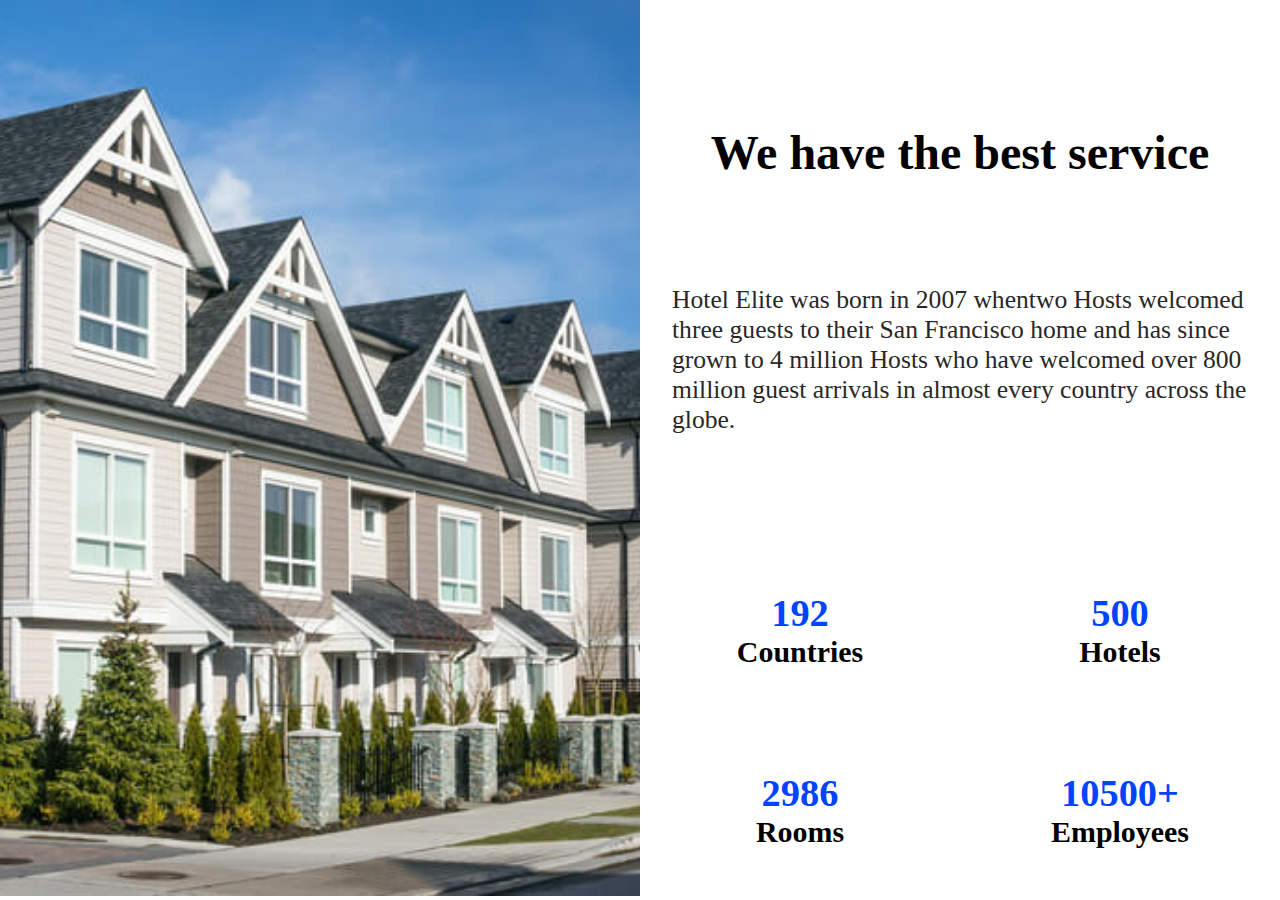
==== Assignments/Assignment-4/4.2/index.html @ 8d6eaa7d "first commit" ====
<!DOCTYPE html>
<html lang="en">

<head>
    <meta charset="UTF-8">
    <meta name="viewport" content="width=device-width, initial-scale=1.0">
    <title>Assignment 4.2</title>
    <link rel="stylesheet" href="style.css">
</head>

<body>
    <div class="main-cont">
        <div class="d1">
            <img src="images/img.jpg">
        </div>
        <div class="d2">
            <div class="d2-1">
                <h1>We have the best service</h1>
            </div>
            <div class="d2-2">
                <p>Hotel Elite was born in 2007 whentwo Hosts welcomed three guests to their San Francisco home and has
                    since grown to 4 million Hosts who have welcomed over 800 million guest arrivals in almost every
                    country across the globe.</p>
            </div>
            <div class="d2-3">
                <div class="d2-3-items d2-3-1"><h2>192</21><h3>Countries</h3></div>
                <div class="d2-3-items d2-3-2"><h2>500</h2><h3>Hotels</h3></div>
                <div class="d2-3-items d2-3-3"><h2>2986</h2><h3>Rooms</h3></div>
                <div class="d2-3-items d2-3-4"><h2>10500+</h2><h3>Employees</h3></div>
            </div>
        </div>
    </div>
</body>

</html>
---- Assignments/Assignment-4/4.2/style.css ----
* {
    margin: 0;
    padding: 0;
    box-sizing: border-box;
}

html,
body {
    height: 100%;
    width: 100%;
}

.main-cont {
    height: 100%;
    width: 100%;
}

.d1 {
    height: 50%;
    width: 100%;
    /* border: 1px solid black; */
}
.d1 img{
    height: 100%;
    width: 100%;
    object-fit: cover;
}

.d2 {
    height: 50%;
    width: 100%;
    /* border: 1px solid black; */
    /* display: flex;
    justify-content: center;
    align-items: center; */
}

.d2-1 {
    height: 20%;
    width: 100%;
    /* border: 1px solid black; */
    display: flex;
    justify-content: center;
    align-items: center;
}

.d2-1 h1 {
    /* padding: .8rem; */
    /* border: 1px solid rgb(255, 0, 0); */
    font-size: clamp(30px, 5vw, 48px);
}

.d2-2 {
    height: 40%;
    width: 100%;
    /* border: 1px solid black; */
    display: flex;
    justify-content: center;
    align-items: center;
}

.d2-2 p {
    margin: 0 5%;
    /* border: 1px solid rgb(255, 0, 0); */
    font-size: clamp(20px, 2vw, 100px);
    color: rgb(40, 40, 40);
}

.d2-3 {
    height: 40%;
    width: 100%;
    /* border: 1px solid black; */
    display: flex;
    flex-wrap: wrap;
}
.d2-3-items{
    height: 50%;
    width: 50%;
    /* border: 1px solid black; */
    display: flex;
    flex-direction: column;
    justify-content: center;
    align-items: center;
    font-size: clamp(16px, 2vw, 40px);
}
.d2-3-items h2{
    color: rgb(0, 68, 255);
}




@media (min-width : 768px) {
    .main-cont {
        display: flex;
    }

    .d1 {
        height: 99.5vh;
        width: 50%;
    }

    .d2 {
        height: 100vh;
        width: 50%;
    }
    .d2-1 {
        align-items: flex-end;
    }
}
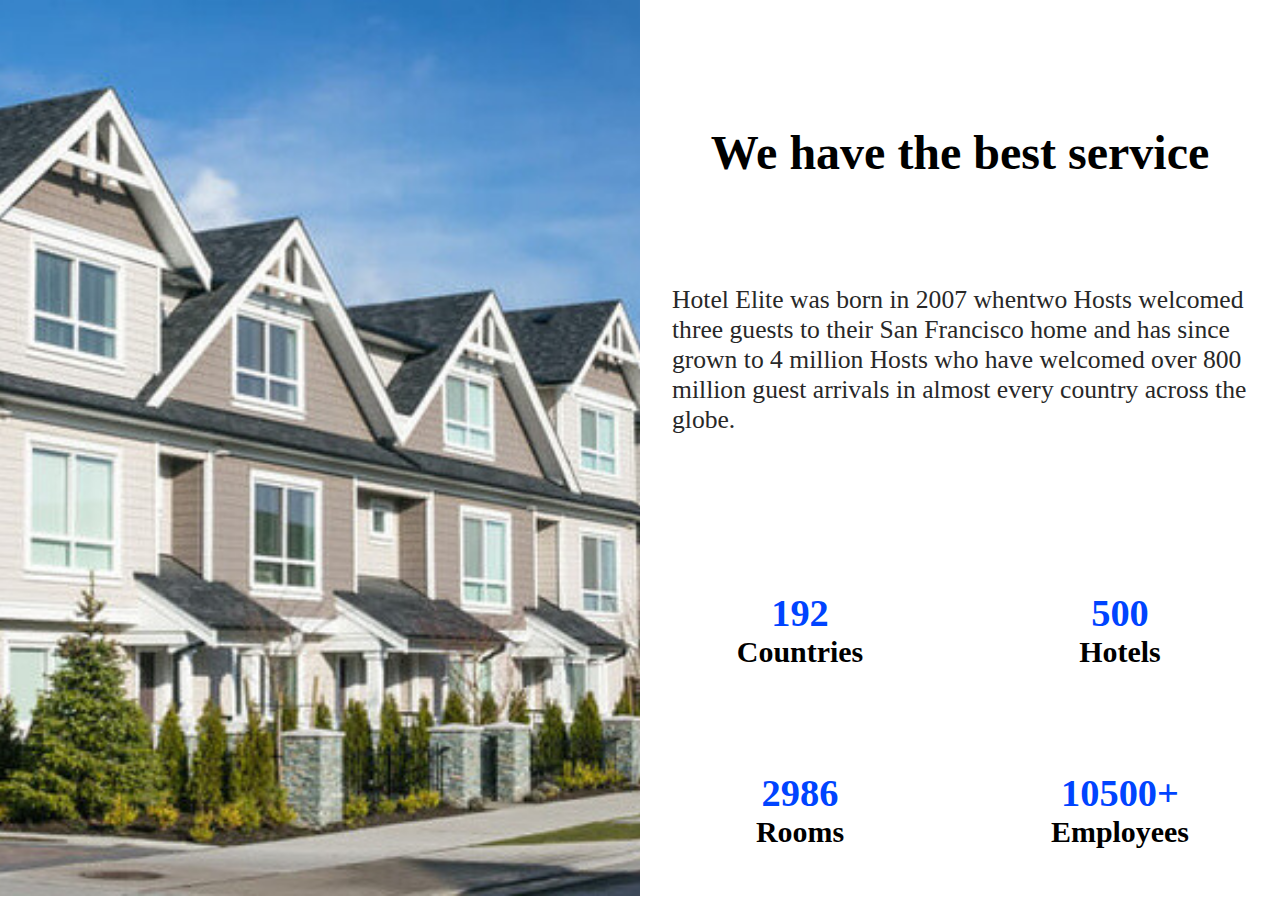
==== commit fd141556: "second commit" ====
--- a/Assignments/Assignment-4/4.2/index.html
+++ b/Assignments/Assignment-4/4.2/index.html
@@ -11,7 +11,7 @@
 <body>
     <div class="main-cont">
         <div class="d1">
-            <img src="images/img.jpg">
+            <img src="images/img.2.jpg">
         </div>
         <div class="d2">
             <div class="d2-1">
